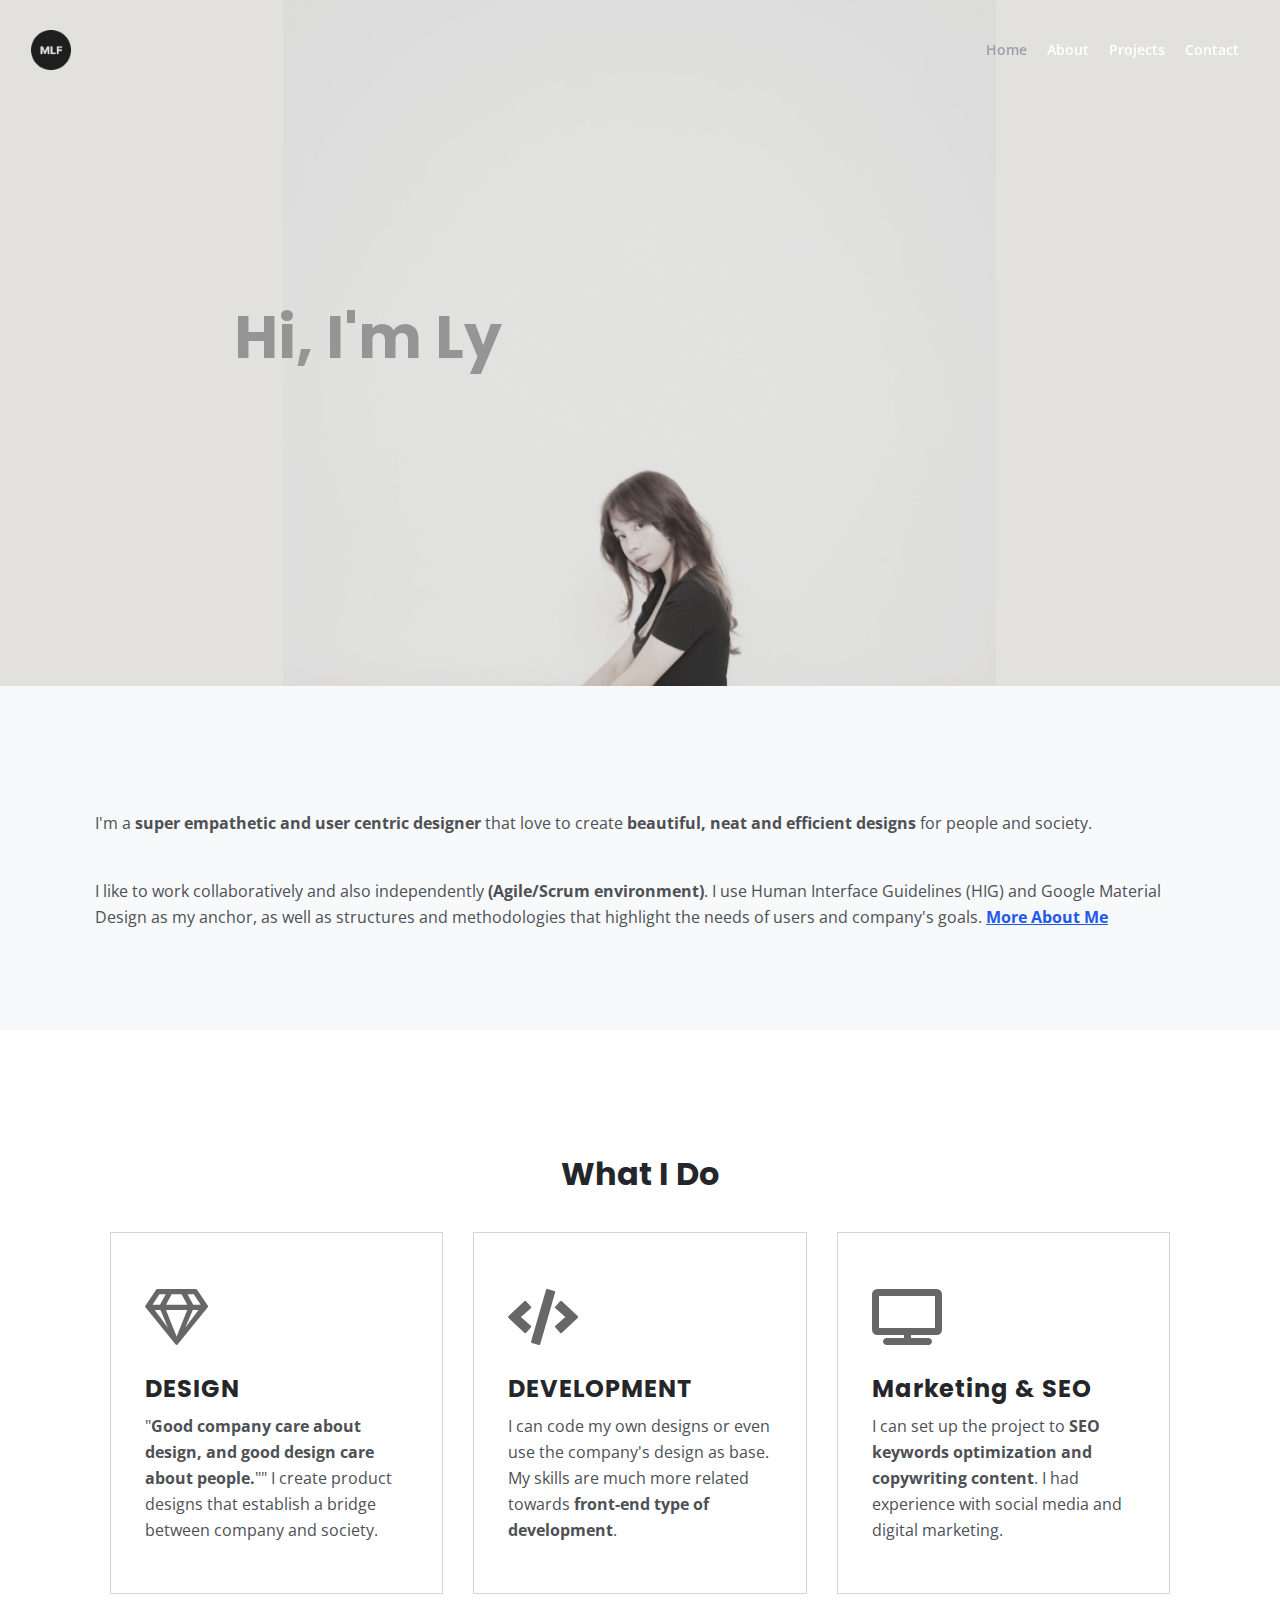
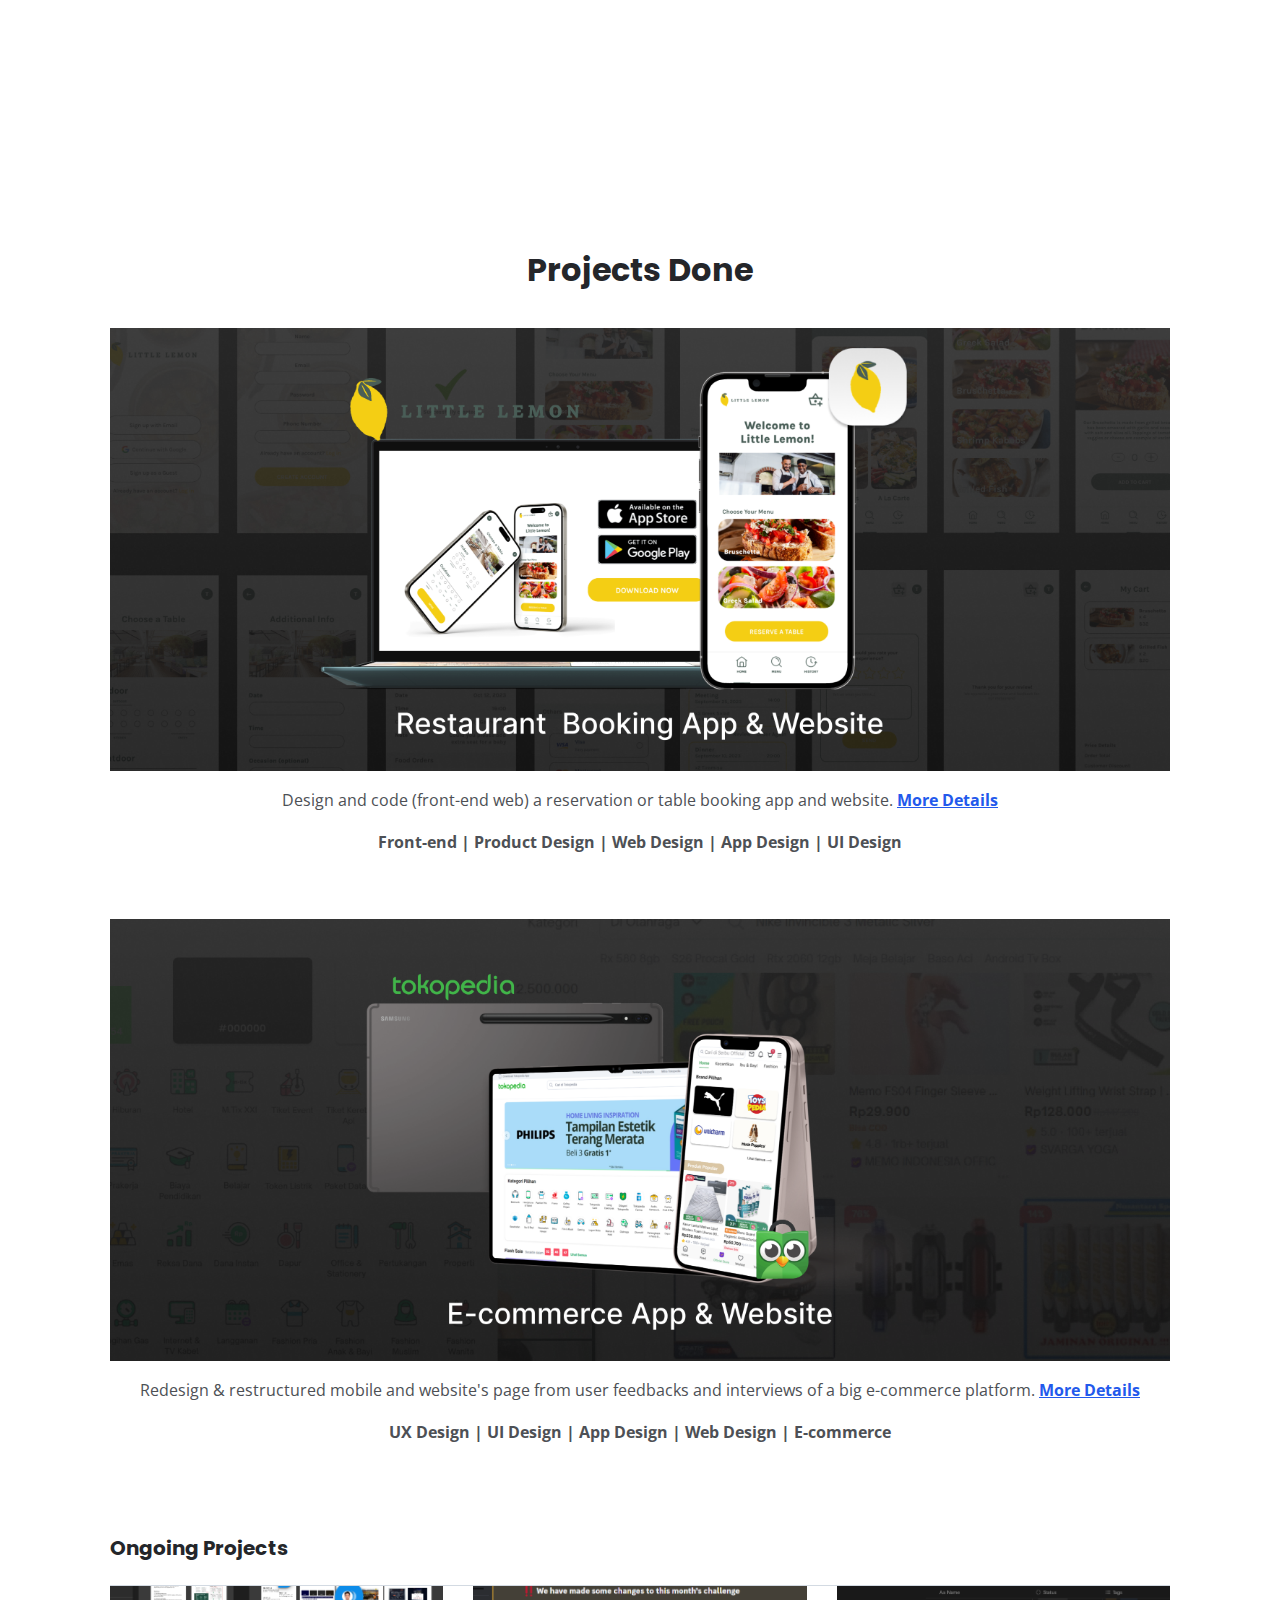
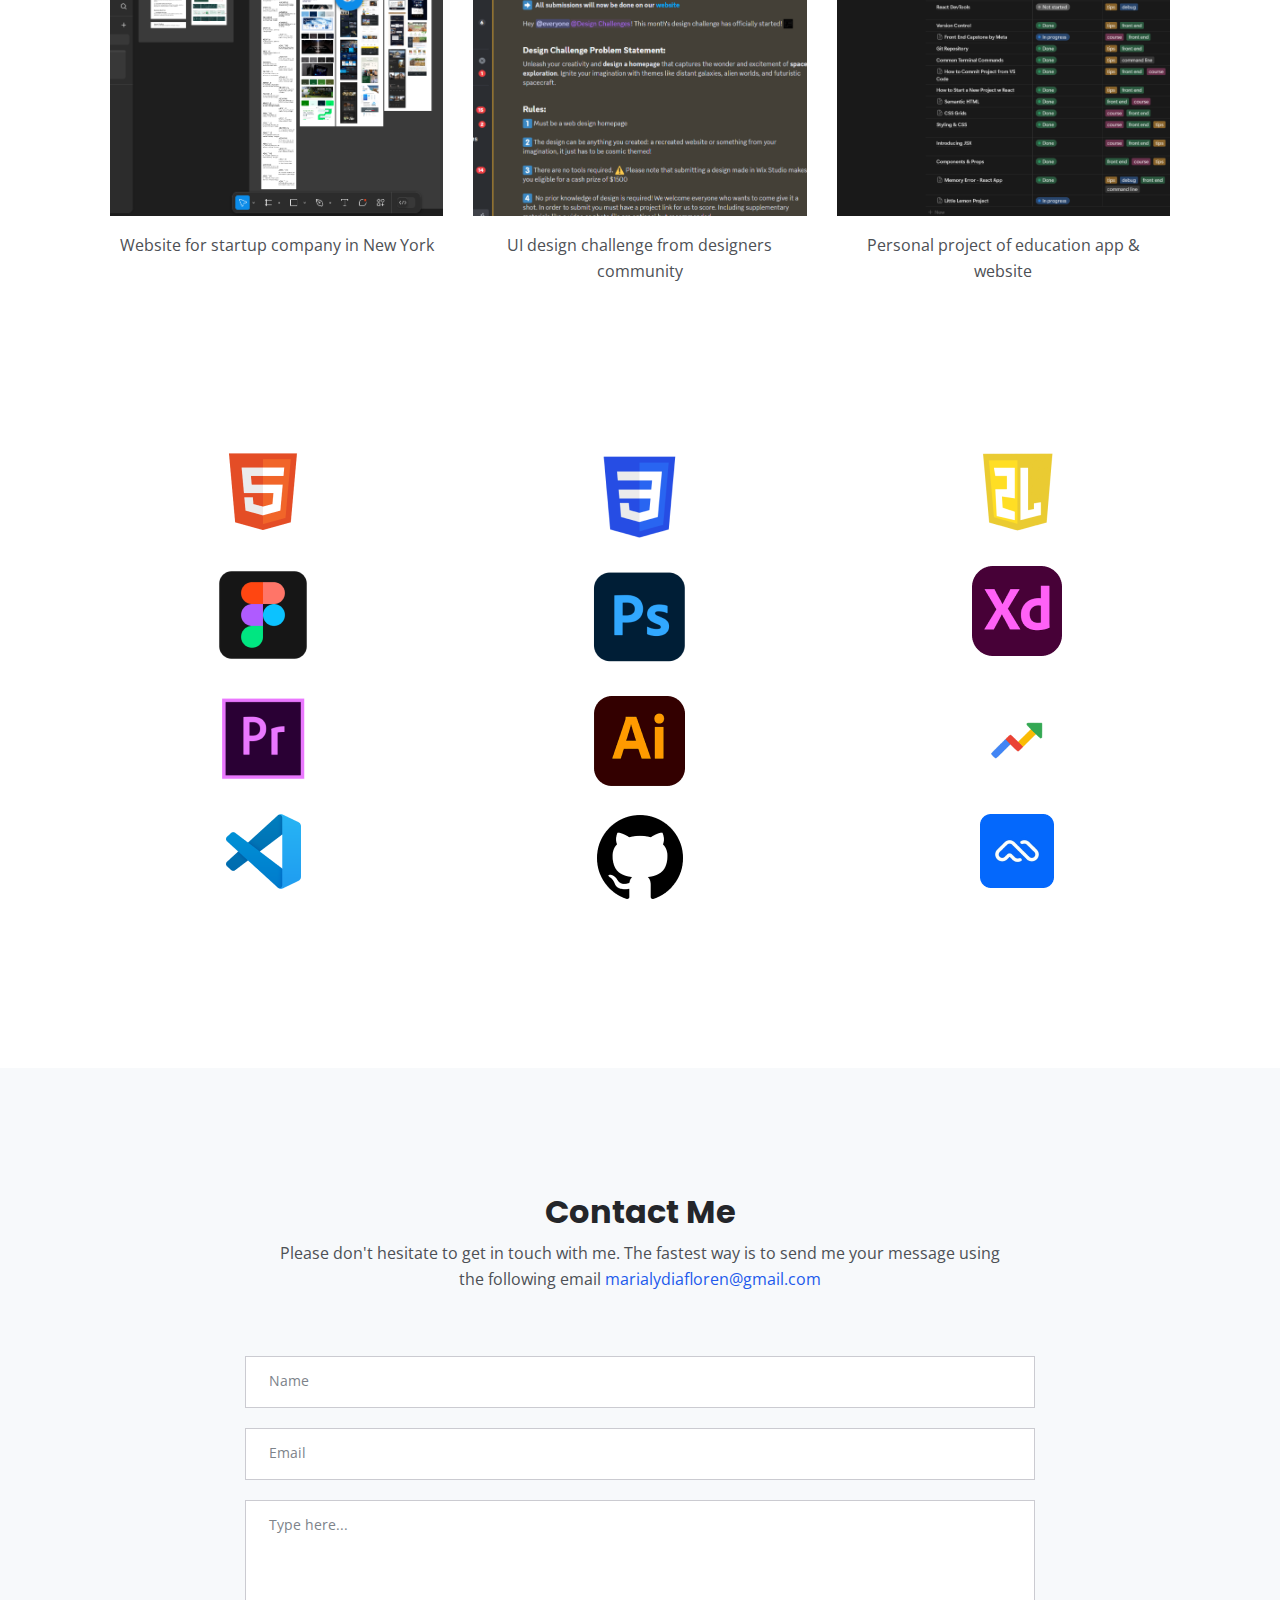
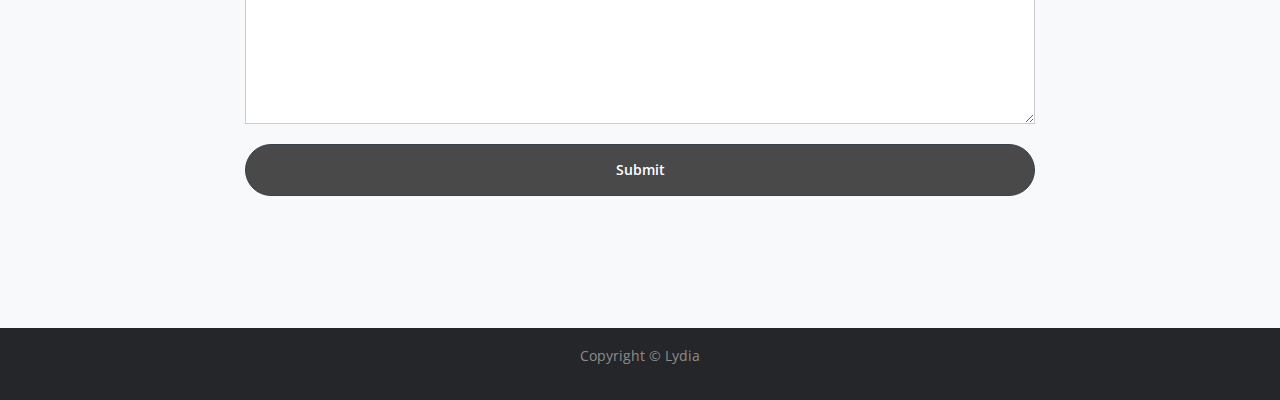
==== index.html @ a008588f "Initial commit" ====
<!DOCTYPE html>
<html lang="en">
<head>
    <meta charset="UTF-8">
    <meta name="viewport" content="width=device-width, initial-scale=1, shrink-to-fit=no">
    
    <!-- SEO Meta Tags -->
    <meta name="description" content="Lydia's Portfolio">
    <meta name="author" content="Lydia Floren">

    <!-- OG Meta Tags to improve the way the post looks when you share the page on Facebook, Twitter, LinkedIn -->
	<meta property="og:site_name" content="Design & Front-end Portfolio" /> <!-- website name -->
	<meta property="og:site" content="https://marialydiafloren.com" /> <!-- website link -->
	<meta property="og:title" content="Lydia's Portfolio"/> <!-- title shown in the actual shared post -->
	<meta property="og:description" content="All things about me as a designer & developer" /> <!-- description shown in the actual shared post -->
	<meta property="og:image" content="images/favicon.png" /> <!-- image link, make sure it's jpg -->

    <!-- Webpage Title -->
    <title>Lydia's Portfolio</title>
    
    <!-- Styles -->
    <link rel="preconnect" href="https://fonts.gstatic.com">
    <link href="https://fonts.googleapis.com/css2?family=Open+Sans:ital,wght@0,400;0,600;0,700;1,400&family=Poppins:wght@600&display=swap" rel="stylesheet">
    <link href="css/bootstrap.css" rel="stylesheet">
    <link href="css/fontawesome-all.css" rel="stylesheet">
	<link href="css/styles.css" rel="stylesheet">
	
	<!-- Favicon  -->
    <link rel="icon" href="images/favicon.png">
</head>
<body data-spy="scroll" data-target=".fixed-top">
    
    <!-- Navigation -->
    <nav class="navbar navbar-expand-lg fixed-top navbar-dark">
        <div class="container">
            
            <!-- Image Logo -->
            <a class="navbar-brand logo-image" href="index.html"><img src="images/favicon.png" alt="alternative"></a>  

            <!-- Text Logo - Use this if you don't have a graphic logo -->
            <!-- <a class="navbar-brand logo-text page-scroll" href="index.html">Mark</a> -->

            <button class="navbar-toggler p-0 border-0" type="button" data-toggle="offcanvas">
                <span class="navbar-toggler-icon"></span>
            </button>

            <div class="navbar-collapse offcanvas-collapse" id="navbarsExampleDefault">
                <ul class="navbar-nav ml-auto">
                    <li class="nav-item">
                        <a class="nav-link page-scroll" href="#header">Home <span class="sr-only">(current)</span></a>
                    </li>
                    <li class="nav-item">
                        <a class="nav-link page-scroll" href="#about">About</a>
                    </li>
                    <li class="nav-item">
                        <a class="nav-link page-scroll" href="#projects">Projects</a>
                    </li>
                    <li class="nav-item">
                        <a class="nav-link page-scroll" href="#contact">Contact</a>
                    </li>
                </ul>
            </div> <!-- end of navbar-collapse -->
        </div> <!-- end of container -->
    </nav> <!-- end of navbar -->
    <!-- end of navigation -->


    <!-- Header -->
    <header id="header" class="header">
        <div class="container">
            <div class="row">
                <div class="col-lg-6">
                    <div class="text-container">
                        <h1 class="h1-large"><span id="typing"></span></h1>
                    </div> <!-- end of text-container -->
                </div> <!-- end of col -->
            </div> <!-- end of row -->
        </div> <!-- end of container -->
    </header> <!-- end of header -->
    <!-- end of header -->


    <!-- About-->
    <div id="about" class="basic-1 bg-gray">
        <div class="container">
            <div class="row">
                    <div>
                        <p>I'm a <strong>super empathetic and user centric designer</strong> that love to create <strong>beautiful, neat and efficient designs</strong> for people and society.</p><!-- end of text-container -->
                        <br><p>I like to work collaboratively and also independently <strong>(Agile/Scrum environment)</strong>. I use Human Interface Guidelines (HIG) and Google Material Design as my anchor, as well as structures and methodologies that highlight the needs of users and company's goals. <a class="blue" href="project.html"><strong>More About Me</strong></a></p>
                    </div> <!-- end of col -->
            </div> <!-- end of row -->
        </div> <!-- end of container -->
    </div> <!-- end of basic-1 -->
    <!-- end of about -->


    <!-- Services -->
    <div id="services" class="basic-2">
        <div class="container">
            <div class="row">
                <div class="col-lg-12">
                    <h2 class="h2-heading">What I Do</h2>
                    <br>
                </div> <!-- end of col -->
            </div> <!-- end of row -->
            <div class="row">
                <div class="col-lg-4">
                    <div class="text-box">
                        <i class="far fa-gem"></i>
                        <h4>DESIGN</h4>
                        <p>"<strong>Good company care about design, and good design care about people.</strong>"" I create product designs that establish a bridge between company and society.</p>
                    </div> <!-- end of text-box -->
                </div> <!-- end of col -->
                <div class="col-lg-4">
                    <div class="text-box">
                        <i class="fas fa-code"></i>
                        <h4>DEVELOPMENT</h4>
                        <p>I can code my own designs or even use the company's design as base. My skills are much more related towards <strong>front-end type of development</strong>.</p>
                    </div> <!-- end of text-box -->
                </div> <!-- end of col -->
                <div class="col-lg-4">
                    <div class="text-box">
                        <i class="fas fa-tv"></i>
                        <h4>Marketing & SEO</h4>
                        <p>I can set up the project to <strong>SEO keywords optimization and copywriting content</strong>. I had experience with social media and digital marketing.</p>
                    </div> <!-- end of text-box -->
                </div> <!-- end of col -->
            </div> <!-- end of row -->
        </div> <!-- end of container -->
    </div> <!-- end of basic-2 -->
    <!-- end of services -->

    <!-- Projects -->
    <div id="projects" class="basic-3">
        <div class="container">
            <div class="row">
                <div class="col-lg-12">
                    <h2 class="h2-heading">Projects Done</h2>
                    <br>
                </div> <!-- end of col -->
            </div> <!-- end of row -->
            <div class="row">
                <div class="col-lg-12">
                    <div class="text-container">
                        <div class="image-container">
                            <a href="little-lemon-portfolio/little-lemon-portfolio.html">
                                <img class="img-fluid" src="images/little-lemon.png" alt="alternative">
                            </a>
                        </div> <!-- end of image-container -->
                        <p>Design and code (front-end web) a reservation or table booking app and website. <a class="blue" href="little-lemon-portfolio/little-lemon-portfolio.html"><strong>More Details</strong></a></p>
                        <p><strong>Front-end | Product Design | Web Design | App Design | UI Design</strong></p>
                    </div> <!-- end of text-container -->
                    <div class="text-container">
                        <div class="image-container">
                            <a href="tokopedia-portfolio/tokopedia-portfolio.html">
                                <img class="img-fluid" src="images/tokopedia.png" alt="alternative">
                            </a>
                        </div> <!-- end of image-container -->
                        <p>Redesign & restructured mobile and website's page from user feedbacks and interviews of a big e-commerce platform. <a class="blue" href="tokopedia-portfolio/tokopedia-portfolio.html"><strong>More Details</strong></a></p>
                        <p><strong>UX Design | UI Design | App Design | Web Design | E-commerce</strong></p>
                    </div>
                    <br>
                    <h5>Ongoing Projects</h5> <!-- end of text-container -->
                </div> <!-- end of col -->
            </div> <!-- end of row -->
        </div> <!-- end of container -->
    </div> <!-- end of basic-3 -->
    <!-- end of projects -->


    <!-- Section Divider -->
    <div class="container">
        <div class="row">
            <div class="col-lg-12">
                <hr class="section-divider">
            </div> <!-- end of col -->
        </div> <!-- end of row -->
    </div> <!-- end of container -->
    <!-- end of section divider -->

    <div class="basic-4">
        <div class="container">
            <div class="row">
                <div class="col-lg-4">
                    <div class="text-container">
                        <div class="image-container">
                                <img class="img-fluid" src="images/sourcerer.png" alt="alternative">
                        </div> <!-- end of image-container -->
                        <p>Website for startup company in New York</p>
                    </div> <!-- end of text-container -->
                </div> <!-- end of col -->
                <div class="col-lg-4">
                    <div class="text-container">
                        <div class="image-container">
                                <img class="img-fluid" src="images/newform.png" alt="alternative">
                        </div> <!-- end of image-container -->
                        <p>UI design challenge from designers community</p>
                    </div> <!-- end of text-container -->
                </div> <!-- end of col -->
                <div class="col-lg-4">
                    <div class="text-container">
                        <div class="image-container">
                                <img class="img-fluid" src="images/education.png" alt="alternative">
                        </div> <!-- end of image-container -->
                        <p>Personal project of education app & website</p>
                    </div>
                    <br><br><br><br> <!-- end of text-container -->
                </div> <!-- end of col -->
            </div> <!-- end of row -->
            <section class="work section" id="work">
                <div class="work__container bd-grid">
                    <div class="work__img">
                        <img src="./images/html-logo.png" alt="HTML">
                        <h3 class="skills__subtitle--second"></h3>
                    </div>
                    <div class="work__img">
                        <img src="./images/css-logo.png" alt="CSS">
                        <h3 class="skills__subtitle--second"></h3>
                    </div>
                    <div class="work__img">
                        <img src="./images/javascript-logo.png" alt="JavaScript">
                        <h3 class="skills__subtitle--second"></h3>
                    </div>
                    <div class="work__img">
                        <img src="./images/figma-logo.png" alt="Figma">
                        <h3 class="skills__subtitle--second"></h3>
                    </div>
                    <div class="work__img">
                        <img src="./images/adobe-photoshop-logo.png" alt="Adobe Photoshop">
                        <h3 class="skills__subtitle--second"></h3>
                    </div>
                    <div class="work__img">
                        <img src="./images/adobe-xd-logo.png" alt="Adobe XD">
                        <h3 class="skills__subtitle--second"></h3>
                    </div>
                    <div class="work__img">
                        <img src="./images/adobe-premier-logo.png" alt="Adobe Premier">
                        <h3 class="skills__subtitle--second"></h3>
                    </div>
                    <div class="work__img">
                        <img src="./images/adobe-illustrator-logo.png" alt="Adobe Illustrator">
                        <h3 class="skills__subtitle--second"></h3>
                    </div>
                    <div class="work__img">
                        <img src="./images/google-trends-logo.png" alt="Google Trends">
                        <h3 class="skills__subtitle--second"></h3>
                    </div>
                    <div class="work__img">
                        <img src="./images/vscode-logo (1).png" alt="VS Code">
                        <h3 class="skills__subtitle--second"></h3>
                    </div>
                    <div class="work__img">
                        <img src="./images/github-logo.png" alt="GitHub">
                        <h3 class="skills__subtitle--second"></h3>
                    </div>
                    <div class="work__img">
                        <img src="./images/maze-logo.png" alt="Maze">
                        <h3 class="skills__subtitle--second"></h3>
                        <br><br><br><br><br><br>
                    </div>
                </div>
        
        </div> <!-- end of container -->
    </div> <!-- end of basic-4 -->
    <!-- end of works -->


    <!-- Contact -->
    <div id="contact" class="form-1 bg-gray">
        <div class="container">
            <div class="row">
                <div class="col-lg-12">
                    <h2>Contact Me</h2>
                    <p class="p-heading">Please don't hesitate to get in touch with me. The fastest way is to send me your message using the following email <a class="blue no-line" href="#your-link">marialydiafloren@gmail.com</a></p>
                </div> <!-- end of col -->
            </div> <!-- end of row -->
            <div class="row">
                <div class="col-lg-12">
                    
                    <!-- Contact Form -->
                    <form id="contactForm">
                        <div class="form-group">
                            <input type="text" class="form-control-input" id="cname" required>
                            <label class="label-control" for="cname">Name</label>
                        </div>
                        <div class="form-group">
                            <input type="email" class="form-control-input" id="cemail" required>
                            <label class="label-control" for="cemail">Email</label>
                        </div>
                        <div class="form-group">
                            <textarea class="form-control-textarea" id="cmessage" required></textarea>
                            <label class="label-control" for="cmessage">Type here...</label>
                        </div>
                        <div class="form-group">
                            <button type="submit" class="form-control-submit-button">Submit</button>
                        </div>
                    </form>
                    <!-- end of contact form -->

                </div> <!-- end of col -->
            </div> <!-- end of row -->
        </div> <!-- end of container -->
    </div> <!-- end of form-1 -->  
    <!-- end of contact -->

    <!-- Copyright -->
    <div class="copyright bg-gray">
        <div class="container">
            <div class="row">
                <div class="col-lg-12">
                    <p class="p-small">Copyright © <a class="no-line" href="#your-link">Lydia</a></p>
                </div> <!-- end of col -->
            </div> <!-- enf of row -->
        </div> <!-- end of container -->
    </div> <!-- end of copyright --> 
    <!-- end of copyright -->
    
    	
    <!-- Scripts -->
    <script src="js/jquery.min.js"></script> <!-- jQuery for Bootstrap's JavaScript plugins -->
    <script src="js/bootstrap.min.js"></script> <!-- Bootstrap framework -->
    <script src="js/jquery.easing.min.js"></script> <!-- jQuery Easing for smooth scrolling between anchors -->
    <script src="js/scripts.js"></script> <!-- Custom scripts -->
    <script src="js/main.js"></script>

</body>
</html>
---- css/styles.css ----
/* Description: Master CSS file */

/*****************************************
Table Of Contents:
- General Styles
- Navigation
- Header
- About
- Services
- Details
- Projects
- Works
- Testimonials
- Questions
- Contact
- Footer 
- Copyright
- Back To Top Button
- Extra Pages
- Media Queries
******************************************/

/*****************************************
Colors:
- Backgrounds, navbar - black #24262a
- Backgrounds - light gray #f7f9fb
- Buttons, icons - blue #0b36a8
- Headings text - black #24262a
- Body text - dark gray #4d5055
******************************************/


/**************************/
/*     General Styles     */
/**************************/
body,
html {
    width: 100%;
	height: 100%;
}

body, p {
	color: #4d5055; 
	font: 400 1rem/1.625rem "Open Sans", sans-serif;
}

h1 {
	color: #24262a;
	font-weight: 700;
	font-size: 2.5rem;
	line-height: 3.25rem;
	font-family: "Poppins"
}

h2 {
	color: #24262a;
	font-weight: 700;
	font-size: 2rem;
	line-height: 2.5rem;
	font-family: "Poppins"
}

h3 {
	color: #24262a;
	font-weight: 700;
	font-size: 1.75rem;
	line-height: 2.25rem;
	font-family: "Poppins"
}

h4 {
	color: #24262a;
	font-weight: 700;
	font-size: 1.5rem;
	line-height: 2rem;
	font-family: "Poppins"
}

h5 {
	color: #24262a;
	font-weight: 700;
	font-size: 1.25rem;
	line-height: 1.625rem;
	font-family: "Poppins"
}

h6 {
	color: #24262a;
	font-weight: 700;
	font-size: 1rem;
	line-height: 1.375rem;
	font-family: "Poppins"
}

.p-large {
	font-size: 1.125rem;
	line-height: 1.75rem;
}

.p-small {
	font-size: 0.875rem;
	line-height: 1.5rem;
}

.testimonial-text {
	font-style: italic;
}

.testimonial-author {
	font-weight: 700;
	font-size: 1rem;
	line-height: 1.5rem;
}

.li-space-lg li {
	margin-bottom: 0.5rem;
}

a {
	color: #4d5055;
	text-decoration: underline;
}

a:hover {
	color: #4d5055;
	text-decoration: underline;
}

.no-line {
	text-decoration: none;
}

.no-line:hover {
	text-decoration: none;
}

.blue {
	color: #2259ec;
}

.bg-gray {
	background-color: #f7f9fb;
}

.section-divider {
	display: block;
	height: 1px;
	margin: 0;
	border: none;
	background-color: #d3dae2;
}

.btn-solid-reg {
	display: inline-block;
	padding: 1.375rem 2.25rem 1.375rem 2.25rem;
	border: 1px solid #252525;
	background-color: rgb(70, 70, 70);
	color: #ffffff;
	font-weight: 600;
	font-size: 0.875rem;
	line-height: 0;
	text-decoration: none;
	transition: all 0.2s;
}

.btn-solid-reg:hover {
	background-color: transparent;
	color: #252525; /* needs to stay here because of the color property of a tag */
	text-decoration: none;
}

.btn-solid-lg {
	display: inline-block;
	padding: 1.625rem 2.625rem 1.625rem 2.625rem;
	border: 1px solid #252525;
	background-color: #252525;
	color: #ffffff;
	font-weight: 600;
	font-size: 0.875rem;
	line-height: 0;
	text-decoration: none;
	transition: all 0.2s;
}

.btn-solid-lg:hover {
	background-color: transparent;
	color: #3a424d; /* needs to stay here because of the color property of a tag */
	text-decoration: none;
}

.btn-outline-reg {
	display: inline-block;
	padding: 1.375rem 2.25rem 1.375rem 2.25rem;
	border: 1px solid #24262a;
	background-color: transparent;
	color: #24262a;
	font-weight: 600;
	font-size: 0.875rem;
	line-height: 0;
	text-decoration: none;
	transition: all 0.2s;
}

.btn-outline-reg:hover {
	background-color: #24262a;
	color: #ffffff;
	text-decoration: none;
}

.btn-outline-lg {
	display: inline-block;
	padding: 1.625rem 2.625rem 1.625rem 2.625rem;
	border: 1px solid #24262a;
	background-color: transparent;
	color: #24262a;
	font-weight: 600;
	font-size: 0.875rem;
	line-height: 0;
	text-decoration: none;
	transition: all 0.2s;
}

.btn-outline-lg:hover {
	background-color: #24262a;
	color: #ffffff;
	text-decoration: none;
}

.btn-outline-sm {
	display: inline-block;
	padding: 1rem 1.5rem 1rem 1.5rem;
	border: 1px solid #24262a;
	background-color: transparent;
	color: #24262a;
	font-weight: 600;
	font-size: 0.875rem;
	line-height: 0;
	text-decoration: none;
	transition: all 0.2s;
}

.btn-outline-sm:hover {
	background-color: #24262a;
	color: #ffffff;
	text-decoration: none;
}

.form-group {
	position: relative;
	margin-bottom: 1.25rem;
}

.label-control {
	position: absolute;
	top: 0.875rem;
	left: 1.5rem;
	color: #7d838a;
	opacity: 1;
	font-size: 0.875rem;
	line-height: 1.375rem;
	cursor: text;
	transition: all 0.2s ease;
}

.form-control-input:focus + .label-control,
.form-control-input.notEmpty + .label-control,
.form-control-textarea:focus + .label-control,
.form-control-textarea.notEmpty + .label-control {
	top: 0.125rem;
	color: #4d5055;
	opacity: 1;
	font-size: 0.75rem;
	font-weight: 700;
}

.form-control-input,
.form-control-select {
	display: block; /* needed for proper display of the label in Firefox, IE, Edge */
	width: 100%;
	padding-top: 1.125rem;
	padding-bottom: 0.125rem;
	padding-left: 1.5rem;
	border: 1px solid #cbcbd1;
	background-color: #ffffff;
	color: #4d5055;
	font-size: 0.875rem;
	line-height: 1.875rem;
	transition: all 0.2s;
}

.form-control-select {
	padding-top: 0.5rem;
	padding-bottom: 0.5rem;
	height: 3.25rem;
	color: #7d838a;
}

select {
    /* you should keep these first rules in place to maintain cross-browser behavior */
    -webkit-appearance: none;
	-moz-appearance: none;
	-ms-appearance: none;
    -o-appearance: none;
    appearance: none;
    background-image: url('../images/down-arrow.png');
    background-position: 96% 50%;
    background-repeat: no-repeat;
    outline: none;
}

.form-control-textarea {
	display: block; /* used to eliminate a bottom gap difference between Chrome and IE/FF */
	width: 100%;
	height: 14rem; /* used instead of html rows to normalize height between Chrome and IE/FF */
	padding-top: 1.5rem;
	padding-left: 1.3125rem;
	border: 1px solid #cbcbd1;
	background-color: #ffffff;
	color: #4d5055;
	font-size: 0.875rem;
	line-height: 1.5rem;
	transition: all 0.2s;
}

.form-control-input:focus,
.form-control-select:focus,
.form-control-textarea:focus {
	border: 1px solid #a1a1a1;
	outline: none; /* Removes blue border on focus */
}

.form-control-input:hover,
.form-control-select:hover,
.form-control-textarea:hover {
	border: 1px solid #a1a1a1;
}

.checkbox {
	font-size: 0.75rem;
	line-height: 1.25rem;
}

input[type='checkbox'] {
	vertical-align: -10%;
	margin-right: 0.5rem;
}

.form-control-submit-button {
	display: inline-block;
	width: 100%;
	height: 3.25rem;
	border: 1px solid #3a424d;
	border-radius: 32px;
	background-color: #494949;
	color: #ffffff;
	font-weight: 600;
	font-size: 0.875rem;
	line-height: 0;
	cursor: pointer;
	transition: all 0.2s;
}

.form-control-submit-button:hover {
	border: 1px solid #24262a;
	background-color: transparent;
	color: #24262a;
}


/**********************/
/*     Navigation     */
/**********************/
.navbar {
	background-color: #24262a;
	font-weight: 600;
	font-size: 0.875rem;
	line-height: 0.875rem;
	box-shadow: 0 1px 6px 0 rgba(0, 0, 0, 0.025);
}

.navbar .navbar-brand {
	padding-top: 0.125rem;
	padding-bottom: 0.125rem;
}

.navbar .logo-image img {
    width: 40px;
	height: 40px;
}

.navbar .logo-text {
	color: #ffffff;
	font-weight: 700;
	font-size: 1.875rem;
	line-height: 1rem;
	text-decoration: none;
}

.offcanvas-collapse {
	position: fixed;
	top: 3.25rem; /* adjusts the height between the top of the page and the offcanvas menu */
	bottom: 0;
	left: 100%;
	width: 100%;
	padding-right: 1rem;
	padding-left: 1rem;
	overflow-y: auto;
	visibility: hidden;
	background-color: #24262a;
	transition: visibility .3s ease-in-out, -webkit-transform .3s ease-in-out;
	transition: transform .3s ease-in-out, visibility .3s ease-in-out;
	transition: transform .3s ease-in-out, visibility .3s ease-in-out, -webkit-transform .3s ease-in-out;
}

.offcanvas-collapse.open {
	visibility: visible;
	-webkit-transform: translateX(-100%);
	transform: translateX(-100%);
}

.navbar .navbar-nav {
	margin-top: 0.75rem;
	margin-bottom: 0.5rem;
}

.navbar .nav-item .nav-link {
	padding-top: 0.625rem;
	padding-bottom: 0.625rem;
	color: #ffffff;
	text-decoration: none;
	transition: all 0.2s ease;
}

.navbar .nav-item.dropdown.show .nav-link,
.navbar .nav-item .nav-link:hover,
.navbar .nav-item .nav-link.active {
	color: #9c9ead;
}

/* Dropdown Menu */
.navbar .dropdown .dropdown-menu {
	animation: fadeDropdown 0.2s; /* required for the fade animation */
}

@keyframes fadeDropdown {
    0% {
        opacity: 0;
    }

    100% {
        opacity: 1;
	}
}

.navbar .dropdown-menu {
	margin-top: 0.5rem;
	margin-bottom: 0.5rem;
	border: none;
	background-color: #24262a;
}

.navbar .dropdown-item {
	padding-top: 0.5rem;
	padding-bottom: 0.5rem;
	color: #ffffff;
	font-weight: 600;
	font-size: 0.875rem;
	line-height: 0.875rem;
	text-decoration: none;
}

.navbar .dropdown-item:hover {
	background-color: #24262a;
	color: #9c9ead;
}

.navbar .dropdown-divider {
	width: 100%;
	height: 1px;
	margin: 0.5rem auto 0.5rem auto;
	border: none;
	background-color: #505050;
}
/* end of dropdown menu */

.navbar .fa-stack {
	width: 2em;
	margin-right: 0.25rem;
	font-size: 0.75rem;
}

.navbar .fa-stack-2x {
	color: #141313;
	transition: all 0.2s ease;
}

.navbar .fa-stack-1x {
	color: #ffffff;
	transition: all 0.2s ease;
}

.navbar .fa-stack:hover .fa-stack-2x {
	color: #ffffff;
}

.navbar .fa-stack:hover .fa-stack-1x {
	color: #1f1f1f;
}

.navbar .navbar-toggler {
	padding: 0;
	border: none;
	font-size: 1.25rem;
}


/******************/
/*     Header     */
/******************/
.header {
	padding-top: 7rem;
	padding-bottom: 5.5rem;
	background: linear-gradient(rgba(0, 0, 0, 0.1), rgba(0, 0, 0, 0.1)), url('../images/header-background.png') center center no-repeat;
	background-size: cover;
	text-align: center;
}

.header .h1-large {
	margin-bottom: 1.75rem;
	color: #969595;
	text-align: center;
}

.header .btn-outline-lg {
	padding: 1.625rem 1.625rem 1.625rem 1.625rem;
	border: none;
	color: #ffffff;
}

.header .btn-outline-lg:hover {
	background: transparent;
	color: #9c9ead;
	text-decoration: none;
}

.header .btn-outline-lg .fas {
	margin-right: 0.375rem;
}


/*****************/
/*     About     */
/*****************/
.basic-1 {
	padding-top: 7.75rem;
	padding-bottom: 5.25rem;
}

.basic-1 .text-container {
	margin-bottom: 3rem;
}

.basic-1 .time {
	margin-bottom: 0.5rem;
	color: #4d4d4d;
	font-weight: 600;
	font-size: 0.875rem;
	line-height: 1.5rem;
	font-family: "Poppins";
}

.basic-1 h6 {
	margin-bottom: 0.125rem;
}


/********************/
/*     Services     */
/********************/
.basic-2 {
	padding-top: 7.75rem;
	padding-bottom: 5.25rem;
}

.basic-2 .h2-heading {
	margin-bottom: 0.75rem;
	text-align: center;
}

.basic-2 .p-heading {
	margin-bottom: 4rem;
	text-align: center;
}

.basic-2 .text-box {
	margin-bottom: 3rem;
	padding: 3.5rem 1rem 2.125rem 1rem;
	border: 1px solid #cfd7de;
}

.basic-2 .fas,
.basic-2 .far {
	margin-bottom: 1.75rem;
	color: #1d1d1dab;
	font-size: 3.5rem;
}

.basic-2 h4 {
	letter-spacing: 1px;
}


/*******************/
/*     Details     */
/*******************/
.split .area-1 {
	height: 430px;
	background: linear-gradient(to bottom right, rgba(25, 26, 29, 0.5), rgba(25, 26, 29, 0.5)), url('../images/details-background.jpg') center center no-repeat;
	background-size: cover;
}

.split .area-2 {
	padding-top: 7.75rem;
	padding-bottom: 7.75rem;
}

.split p {
	margin-bottom: 2.25rem;
}

.split .icons-container {
	margin-top: 3rem;
}

.split .icons-container img {
	width: 50px;
	margin-right: 0.625rem;
	margin-bottom: 0.75rem;
}


/********************/
/*     Projects     */
/********************/
.basic-3 {
	padding-top: 7.75rem;
	padding-bottom: 1rem;
}

.basic-3 .h2-heading {
	margin-bottom: 0.75rem;
	text-align: center;
}

.basic-3 .p-heading {
	margin-bottom: 4rem;
	text-align: center;
}

.basic-3 .text-container {
	margin-bottom: 4rem;
}

.basic-3 .image-container {
	margin-bottom: 1rem;
}

/* Hover Animation */
.basic-3 .image-container {
	overflow: hidden;
	margin-right: auto;
	margin-left: auto;
}

.basic-3 .image-container img {
	margin: 0;
	transition: all 0.2s;
}

.basic-3 .image-container:hover img {
	-moz-transform: scale(1.1);
	-webkit-transform: scale(1.1);
	transform: scale(1.1);
} 
/* end of hover animation */


/*****************/
/*     Works     */
/*****************/
.basic-4 {
	padding-bottom: 1rem;
}

.basic-4 .text-container {
	margin-bottom: 4rem;
}

.basic-4 .image-container {
	margin-bottom: 1rem;
}

/* Hover Animation */
.basic-4 .image-container {
	overflow: hidden;
	margin-right: auto;
	margin-left: auto;
}

.basic-4 .image-container img {
	margin: 0;
	transition: all 0.2s;
}

.basic-4 .image-container:hover img {
	-moz-transform: scale(1.15);
	-webkit-transform: scale(1.15);
	transform: scale(1.15);
} 
/* end of hover animation */


/************************/
/*     Testimonials     */
/************************/
.cards-1 {
	padding-top: 3rem;
	padding-bottom: 3.875rem;
}

.cards-1 .h2-heading {
	margin-bottom: 3rem;
	text-align: center;
}

.cards-1 .card {
	margin-bottom: 4rem;
	border: none;
}

.cards-1 .card-body {
	padding: 0;
	text-align: center;
}

.cards-1 .testimonial-text {
	margin-bottom: 1.625rem;
}

.cards-1 img {
	display: inline-block;
	width: 60px;
	margin-bottom: 0.875rem;
	border-radius: 50%;
}

.cards-1 .text {
	margin-top: 0.375rem;
}

.cards-1 .testimonial-author {
	color: #24262a;
}

.cards-1 .testimonial-author,
.cards-1 .occupation {
	font-size: 0.875rem;
	line-height: 1.375rem;
}


/*********************/
/*     Questions     */
/*********************/
.accordion-1 {
	padding-top: 7.75rem;
	padding-bottom: 6.75rem;
}

.accordion-1 .h2-heading {
	margin-bottom: 2.5rem;
	text-align: center;
}

.accordion-1 .card {
	margin-bottom: 1.75rem;
	border: none;
}

.accordion-1 .card-header {
	padding: 0;
	border: none;
	background-color: transparent;
}

.accordion-1 .card button {
	padding: 0;
	color: #24262a;
	font-weight: 600;
	font-size: 1.125rem;
	line-height: 1.75rem;
	font-family: 'Poppins';
}

.accordion-1 .card button:hover {
	text-decoration: none;
}

.accordion-1 .card button:before {
	float: left;
	margin-right: 0.625rem;
	font-family: 'Font Awesome 5 Free';
	font-weight: 900;
	content: "\f078";
	transition: all 0.2s;
}

.accordion-1 .card button.collapsed:before {
	-webkit-transform: rotate(180deg);
	-moz-transform: rotate(180deg);
	transform: rotate(180deg);
} 

.accordion-1 .card-body {
	padding: 0.75rem 1.5rem 0.5rem 1.5rem;
}


/*******************/
/*     Contact     */
/*******************/
.form-1 {
	padding-top: 7.75rem;
	padding-bottom: 7rem;
	text-align: center;
}

.form-1 .h2-heading {
	margin-bottom: 0.75rem;
	text-align: center;
}

.form-1 .p-heading {
	margin-bottom: 4rem;
}


/******************/
/*     Footer     */
/******************/
.footer {
	padding-top: 6.25rem;
	padding-bottom: 2rem;
	background-color: #24262a;
	text-align: center;
}

.footer a {
	text-decoration: none;
}

.footer .fa-stack {
	width: 2em;
	margin-bottom: 1.25rem;
	margin-right: 0.375rem;
	font-size: 1.5rem;
}

.footer .fa-stack .fa-stack-1x {
    color: #ffffff;
	transition: all 0.2s ease;
}

.footer .fa-stack .fa-stack-2x {
	color: #252525;
	transition: all 0.2s ease;
}

.footer .fa-stack:hover .fa-stack-1x {
	color: #252525;
}

.footer .fa-stack:hover .fa-stack-2x {
    color: #ffffff;
}


/*********************/
/*     Copyright     */
/*********************/
.copyright {
	padding-top: 1rem;
	padding-bottom: 1rem;
	background-color: #24262a;
	text-align: center;
}

.copyright .p-small {
	color: #8d8d8d;
	text-align: center;
}

.copyright a {
	color: #8d8d8d;
}


/******************************/
/*     Back To Top Button     */
/******************************/
a.back-to-top {
	position: fixed;
	z-index: 999;
	right: 12px;
	bottom: 12px;
	display: none;
	width: 42px;
	height: 42px;
	border-radius: 30px;
	background: #3a424d url("../images/up-arrow.png") no-repeat center 47%;
	background-size: 18px 18px;
	text-indent: -9999px;
}

a:hover.back-to-top {
	background-color: #3a424d;
}


/***********************/
/*     Extra Pages     */
/***********************/
.ex-header {
	padding-top: 8.5rem;
	padding-bottom: 4rem;
	background-color: #24262a;
}

.ex-header h1 {
	color: #ffffff;
}

.ex-basic-1 .list-unstyled .fas {
	font-size: 0.375rem;
	line-height: 1.625rem;
}

.ex-basic-1 .list-unstyled .media-body {
	margin-left: 0.5rem;
}

.ex-basic-1 .text-box {
	padding: 1.25rem 1.25rem 0.5rem 1.25rem;
	background-color: #f7f9fb;
}

.ex-cards-1 .card {
	border: none;
	background-color: transparent;
}

.ex-cards-1 .card .fa-stack {
	width: 2em;
	font-size: 1.125rem;
}

.ex-cards-1 .card .fa-stack-2x {
	color: #474747;
}

.ex-cards-1 .card .fa-stack-1x {
	color: #ffffff;
	font-weight: 700;
	line-height: 2.125rem;
}

.ex-cards-1 .card .list-unstyled .media-body {
	margin-left: 0.75rem;
}

.ex-cards-1 .card .list-unstyled .media-body h5 {
	margin-top: 0.125rem;
	margin-bottom: 0.375rem;
}


/*************************/
/*     Media Queries     */
/*************************/	
/* Min-width 768px */
@media (min-width: 768px) {

	/* Header */
	.header {
		padding-top: 11rem;
		padding-bottom: 9rem;
	}
	/* end of header */


	/* Services */
	.basic-2 .text-box {
		padding-right: 2.125rem;
		padding-left: 2.125rem;
	}
	/* end of services */


	/* Extra Pages */
	.ex-basic-1 .text-box {
		padding: 1.75rem 2rem 0.875rem 2rem;
	}
	/* end of extra pages */
}
/* end of min-width 768px */


/* Min-width 992px */
@media (min-width: 992px) {
	
	/* General Styles */
	.h2-heading {
		width: 35.25rem;
		margin-right: auto;
		margin-left: auto;
	}

	.p-heading {
		width: 46rem;
		margin-right: auto;
		margin-left: auto;
	}
	/* end of general styles */


	/* Navigation */
	.navbar {
		padding-top: 1.75rem;
		background-color: transparent;
		box-shadow: none;
		transition: all 0.2s;
	}

	.navbar.top-nav-collapse {
		padding-top: 0.5rem;
		padding-top: 0.5rem;
		background-color: #24262a;
		box-shadow: 0 3px 6px 0 rgba(0, 0, 0, 0.025);
	}

	.offcanvas-collapse {
		position: static;
		top: auto;
		bottom: auto;
		left: auto;
		width: auto;
		padding-right: 0;
		padding-left: 0;
		background-color: transparent;
		overflow-y: visible;
		visibility: visible;
	}

	.offcanvas-collapse.open {
		-webkit-transform: none;
		transform: none;
	}

	.navbar .navbar-nav {
		margin-top: 0;
		margin-bottom: 0;
	}
	
	.navbar .nav-item .nav-link {
		padding-right: 0.625rem;
		padding-left: 0.625rem;
	}

	.navbar .dropdown-menu {
		margin-top: 0.25rem;
		box-shadow: 0 3px 3px 1px rgba(0, 0, 0, 0.08);
	}

	.navbar .dropdown-divider {
		width: 90%;
	}

	.navbar .social-icons {
		margin-left: 0.5rem;
	}
	
	.navbar .fa-stack {
		margin-right: 0;
		margin-left: 0.25rem;
	}
	/* end of navigation */


	/* Header */
	.header {
		padding-top: 15rem;
		padding-bottom: 14rem;
		text-align: left;
	}
	/* end of header */


	/* Details */
	.split {
		height: 760px;
	}
	
	.split .area-1 {
		height: 100%;
		width: 50%;
		display: inline-block;
	}
	
	.split .area-2 {
		height: 100%;
		width: 50%;
		display: inline-block;
		vertical-align: top;
	}

	.split .text-container {
		width: 400px;
		margin-left: 3rem;
	}
	/* end of details */


	/* Testimonials */
	.cards-1 .card {
		display: inline-block;
		width: 290px;
		vertical-align: top;
	}

	.cards-1 .card:nth-of-type(3n+2) {
		margin-right: 1.5rem;
		margin-left: 1.5rem;
	}

	.cards-1 .card-body {
		text-align: left;
	}

	.cards-1 .details {
		display: flex;
		align-items: flex-start;
	}
	
	.cards-1 .details .text {
		flex-direction: column;
	}
	
	.cards-1 .details img {
		margin-right: 1.125rem;
	}
	/* end of testimonials */


	/* Accordion */
	.accordion-1 .accordion {
		width: 730px;
		margin-right: auto;
		margin-left: auto;
	}
	/* end of accordion */


	/* Contact */
	.form-1 form {
		width: 790px;
		margin-right: auto;
		margin-left: auto;
	}
	/* end of contact */


	/* Extra Pages */
	.ex-cards-1 .card {
		display: inline-block;
		width: 296px;
		vertical-align: top;
	}

	.ex-cards-1 .card:nth-of-type(3n+2) {
		margin-right: 1rem;
		margin-left: 1rem;
	}
	/* end of extra pages */
}
/* end of min-width 992px */


/* Min-width 1200px */
@media (min-width: 1200px) {

	/* General Styles */
	.h1-large {
		font-size: 3.75rem;
		line-height: 4.625rem;
	}
	/* end of general styles */


	/* Navigation */
	.navbar .container {
		max-width: 1330px;
	}
	/* end of navigation */


	/* Header */
	.header {
		padding-top: 18.25rem;
		padding-bottom: 17.25rem;
	}
	/* end of header */


	/* About */
	.basic-1 .text-container.first {
		margin-right: 2rem;
	}

	.basic-1 .text-container.second {
		margin-right: 1rem;
		margin-left: 1rem;
	}

	.basic-1 .text-container.third {
		margin-left: 2rem;
	}
	/* end of about */


	/* Details */
	.split {
		height: 700px;
	}

	.split .text-container {
		width: 460px;
		margin-left: 5rem;
	}
	/* end of details */


	/* Testimonials */
	.cards-1 .card {
		width: 338px;
	}
	
	.cards-1 .card:nth-of-type(3n+2) {
		margin-right: 2.625rem;
		margin-left: 2.625rem;
	}
	/* end of testimonials */
	

	/* Extra Pages */
	.ex-cards-1 .card {
		width: 336px;
	}

	.ex-cards-1 .card:nth-of-type(3n+2) {
		margin-right: 2.875rem;
		margin-left: 2.875rem;
	}
	/* end of extra pages */
}
/* end of min-width 1200px */

.work__container {
    display: grid;
    grid-template-columns: repeat(3, 1fr);
    gap: 20px; /* Adjust the gap between items as needed */
}

.work__img {
    display: flex;
    flex-direction: column;
    align-items: center;
}

.section-title {
    text-align: center;
    margin-bottom: 20px; /* Adjust the margin as needed */
}

.text-container{
	text-align: center;
}

#typing {
    display: inline-block;
    white-space: nowrap;
    overflow: hidden;
    vertical-align: bottom; /* Ensures text stays at the bottom of the line box */
    height: 1.5em; /* Adjust this to match the line height of your text */
    line-height: 1.5em; /* Ensure the line height matches the container height */
}

.row {
	margin-left: 10px;
	margin-right: 10px;
}
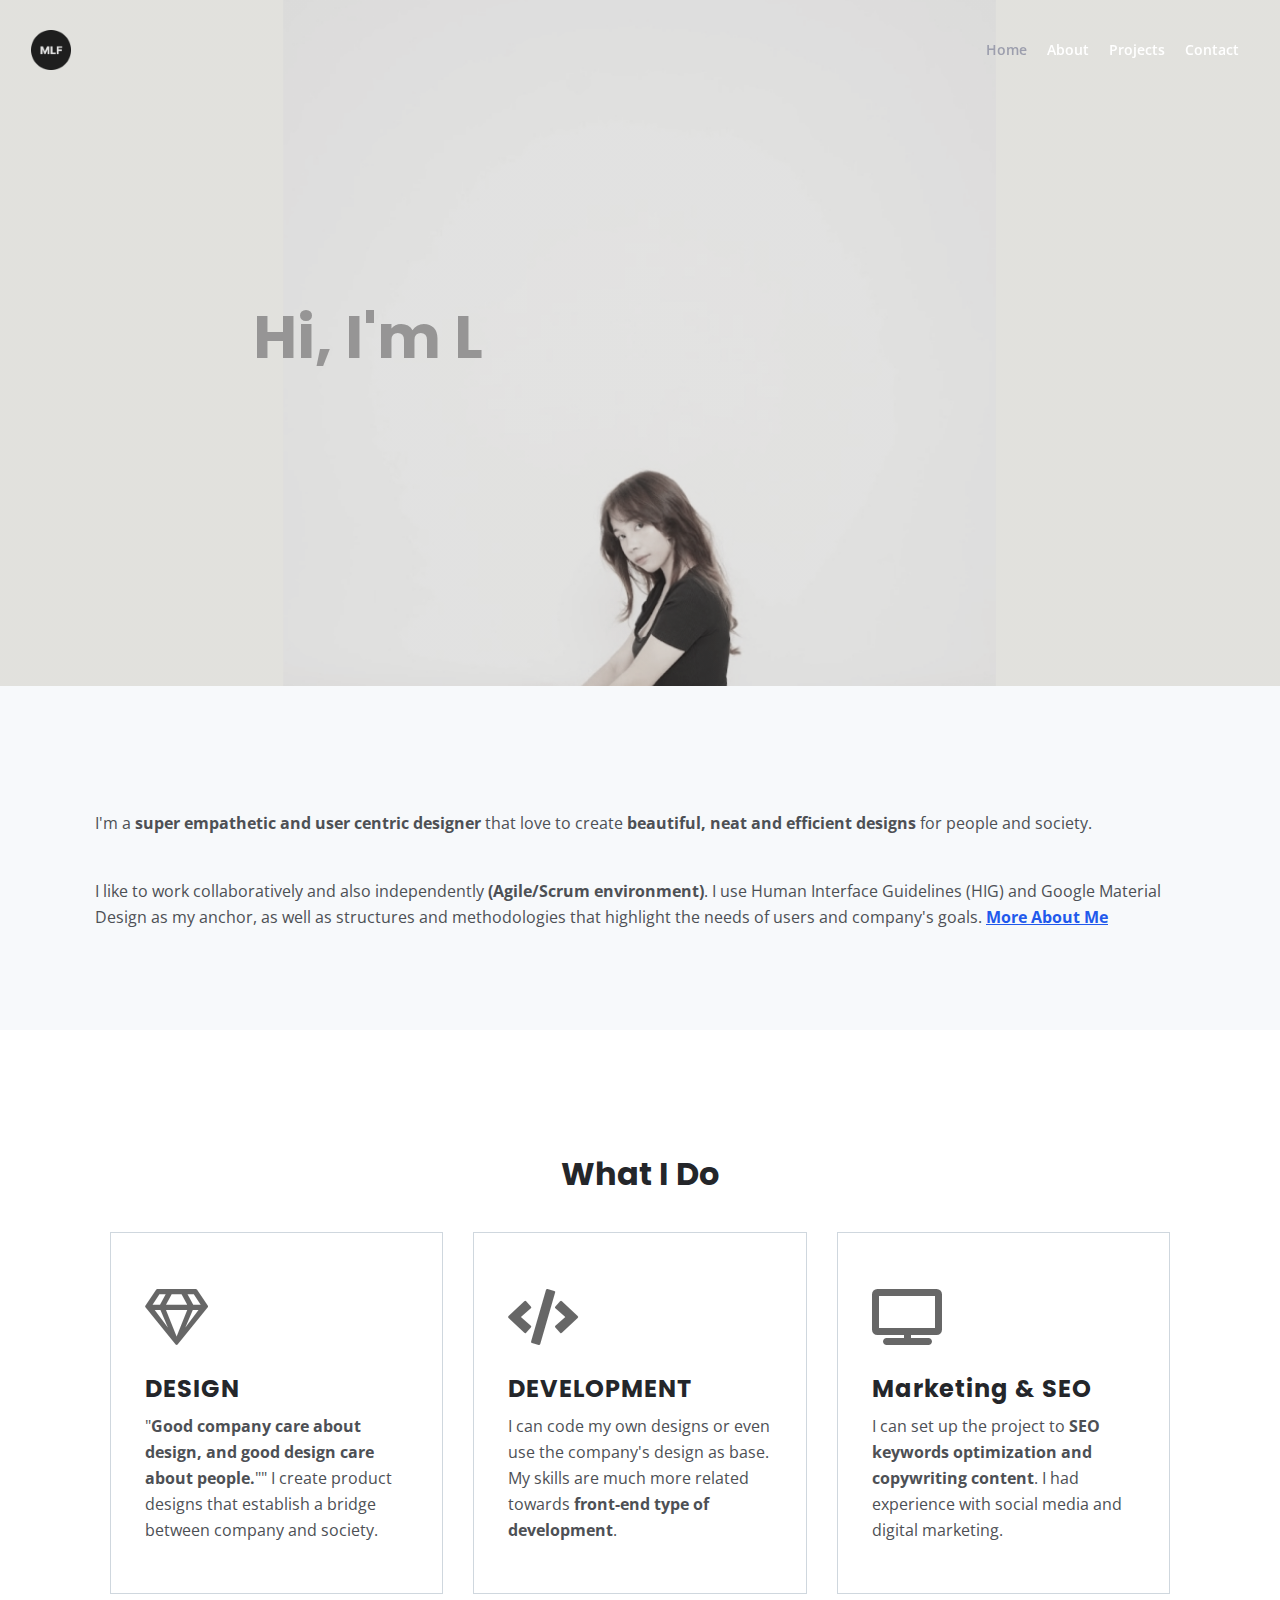
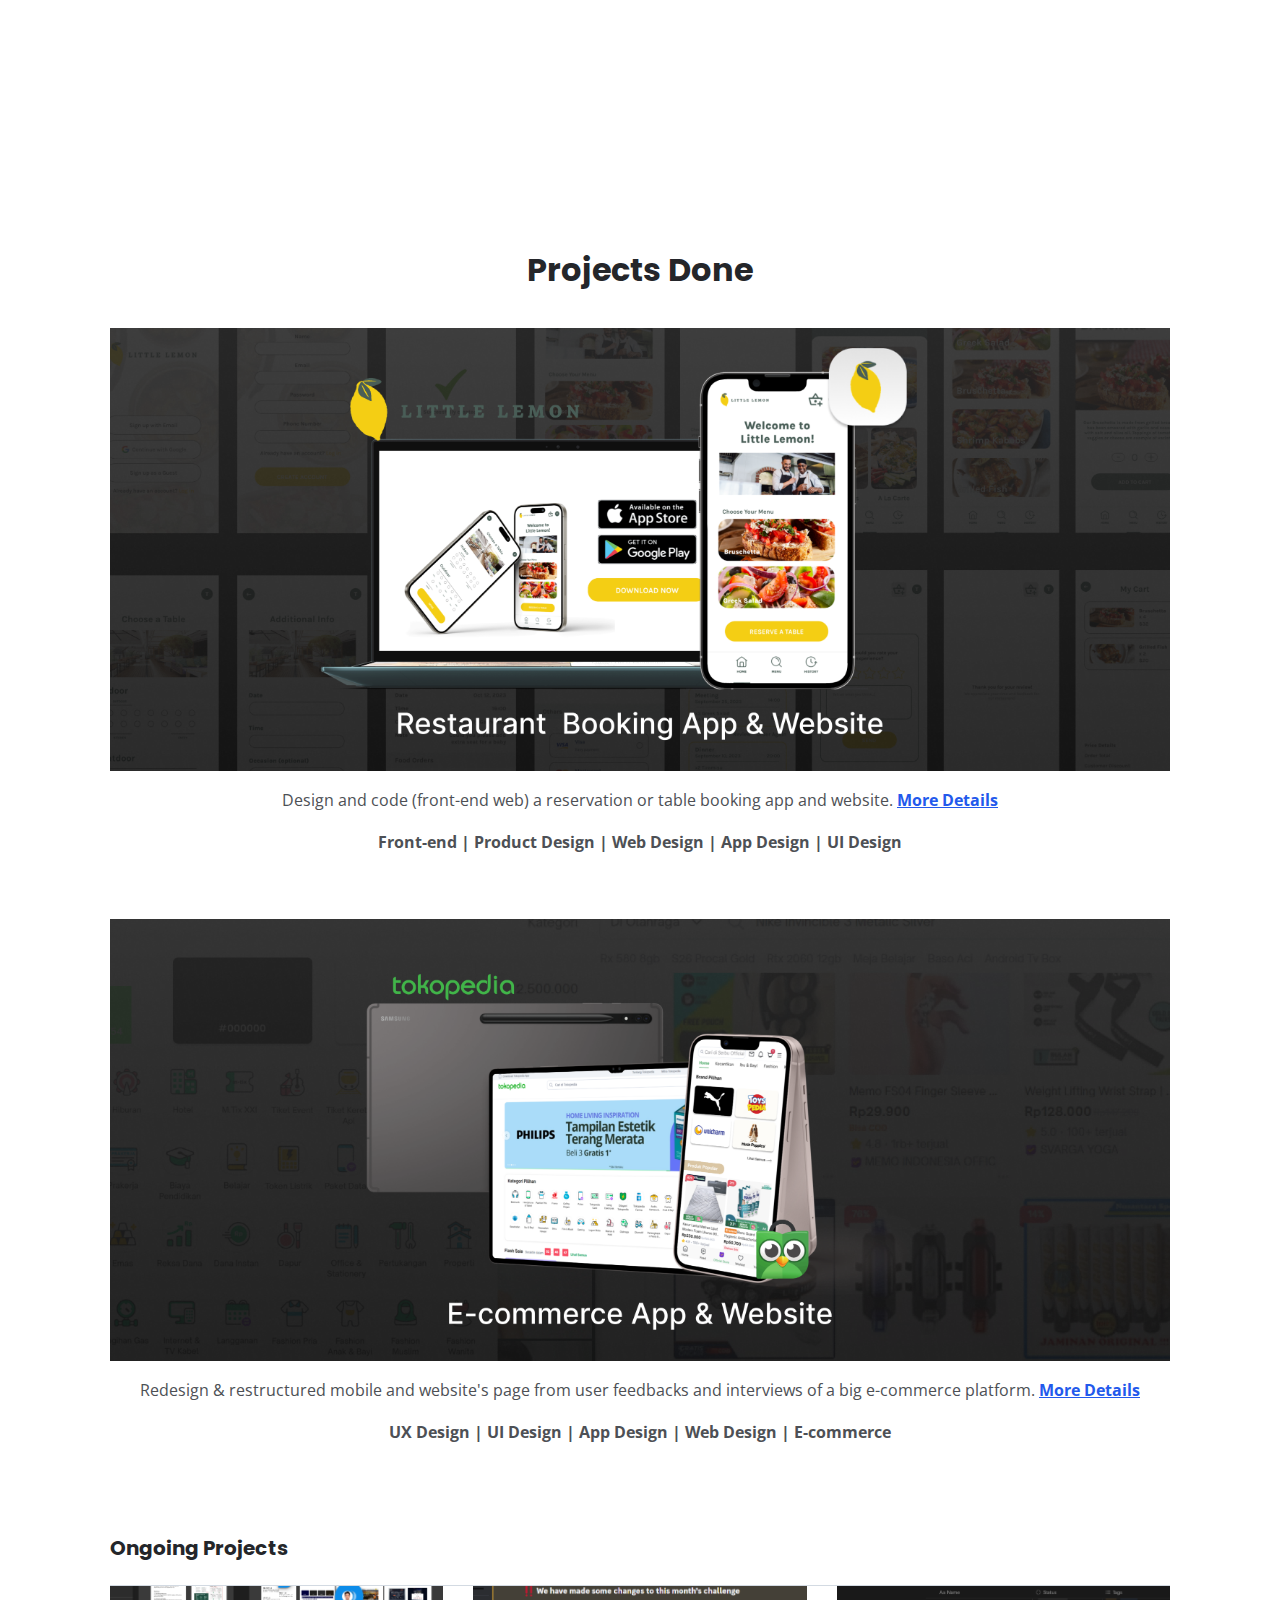
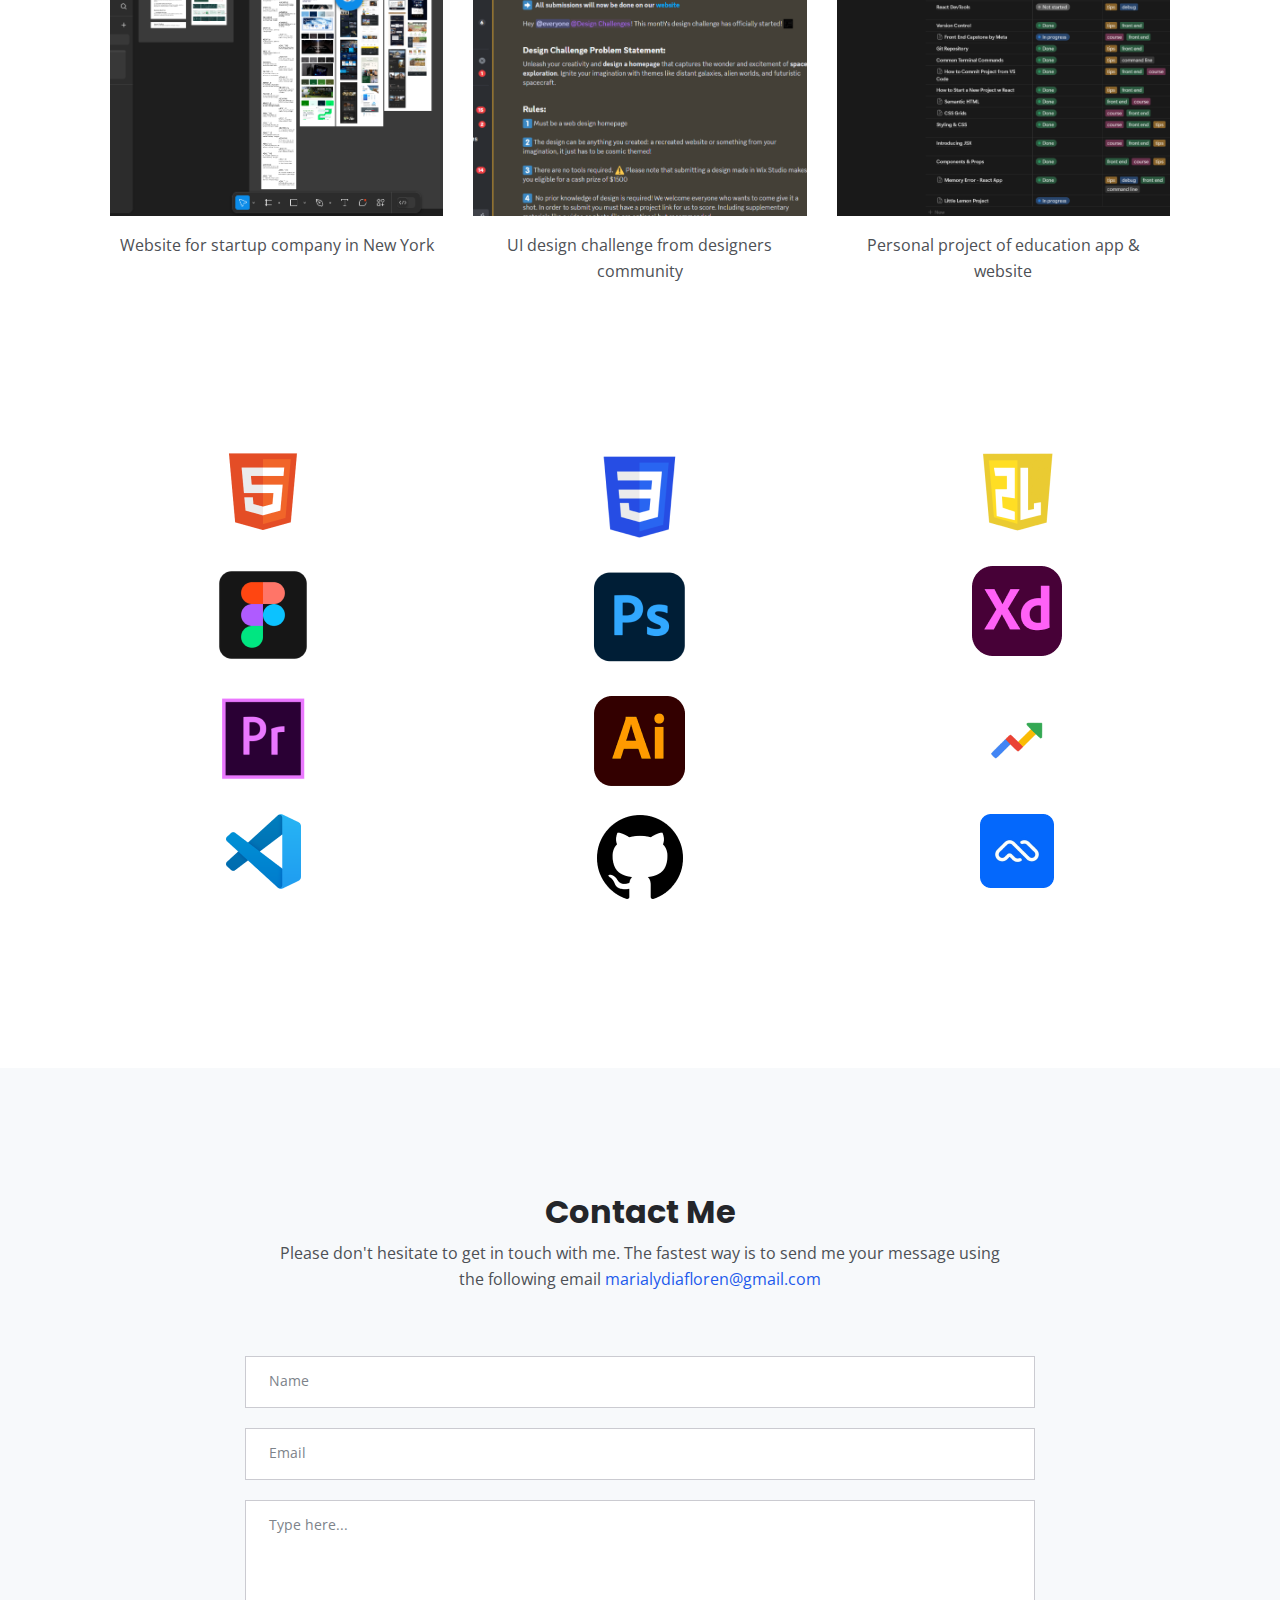
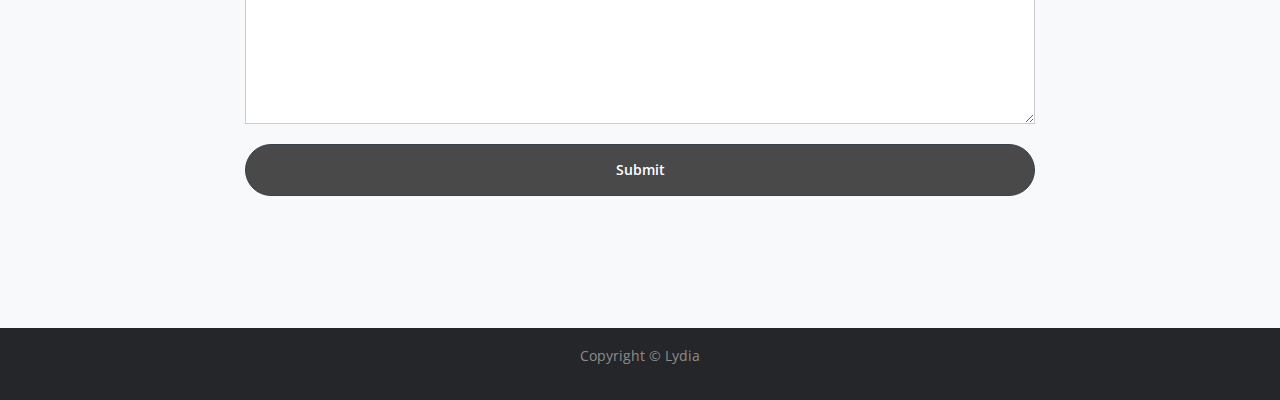
==== commit 0b56296e: "updated" ====
--- a/index.html
+++ b/index.html
@@ -71,7 +71,7 @@
             <div class="row">
                 <div class="col-lg-6">
                     <div class="text-container">
-                        <h1 class="h1-large"><span id="typing"></span></h1>
+                        <h4 class="h1-large"><span id="typing"></span></h4>
                     </div> <!-- end of text-container -->
                 </div> <!-- end of col -->
             </div> <!-- end of row -->
--- a/css/styles.css
+++ b/css/styles.css
@@ -529,6 +529,8 @@
 	margin-bottom: 1.75rem;
 	color: #969595;
 	text-align: center;
+	margin-left: 5px;
+	margin-right: 5px;
 }
 
 .header .btn-outline-lg {
